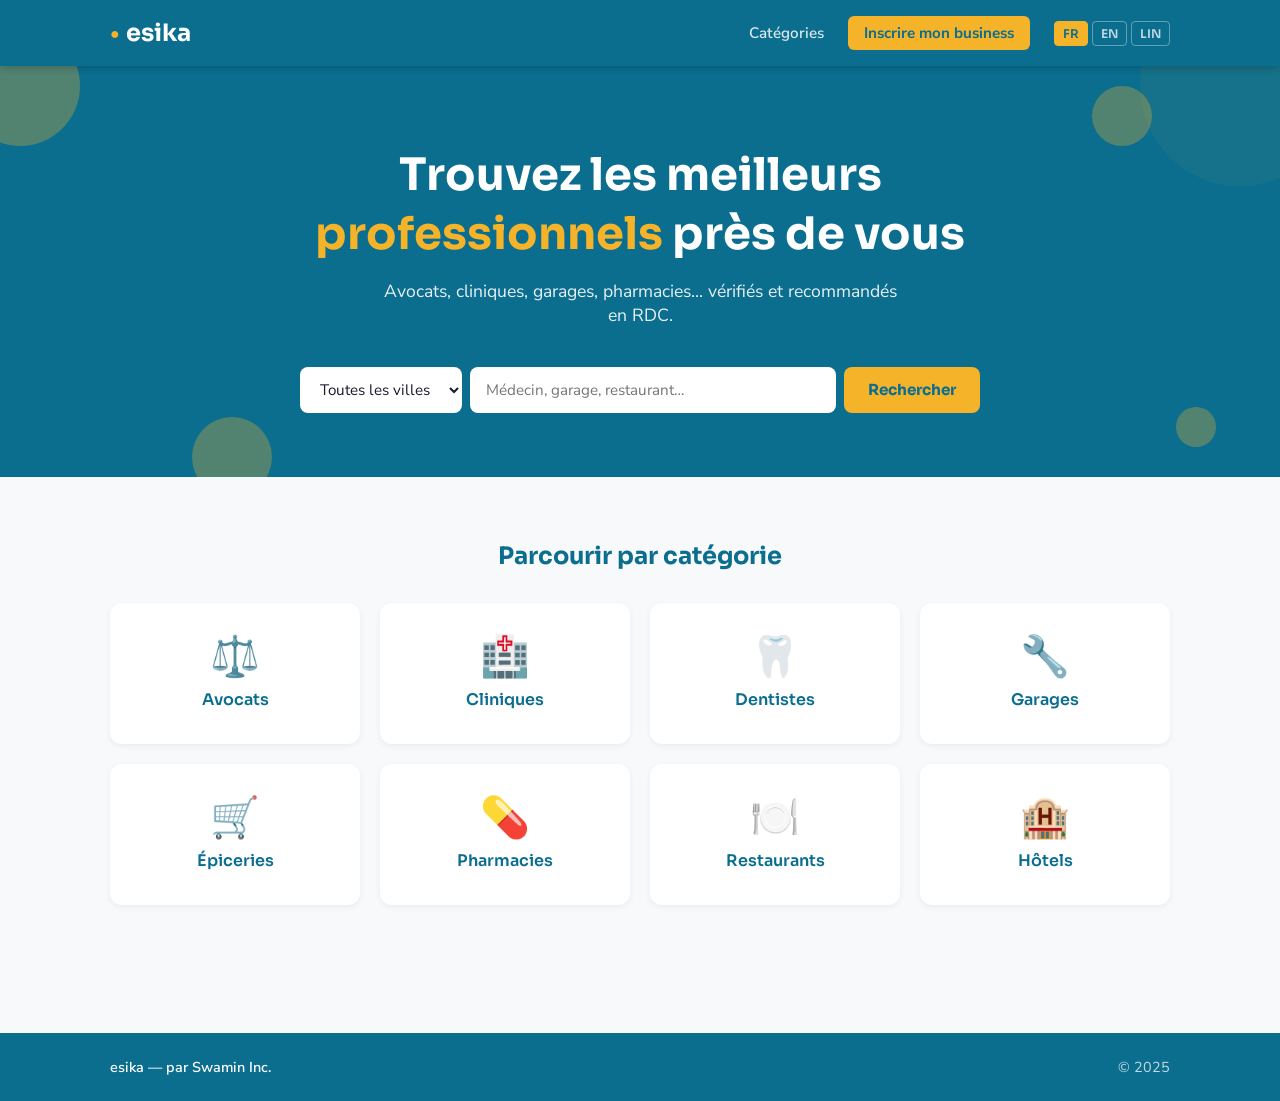
==== index.html @ ca901a96 "feat: trilinguisme FR/EN/Lingala + villes Mbuji-Mayi et Kananga" ====
<!DOCTYPE html>
<html lang="fr">
<head>
  <meta charset="UTF-8" />
  <meta name="viewport" content="width=device-width, initial-scale=1.0" />
  <title>Esika — Trouvez les meilleurs professionnels en RDC</title>
  <meta name="description" content="Esika : le répertoire de confiance pour trouver avocats, cliniques, dentistes, garages, pharmacies et plus en RDC." />
  <link rel="preconnect" href="https://fonts.googleapis.com" />
  <link rel="preconnect" href="https://fonts.gstatic.com" crossorigin />
  <link href="https://fonts.googleapis.com/css2?family=Sora:wght@400;600;700&family=Nunito+Sans:wght@400;600&display=swap" rel="stylesheet" />
  <link rel="stylesheet" href="style.css" />
</head>
<body>

  <!-- ===== EN-TÊTE ===== -->
  <header class="header">
    <div class="container header__inner">
      <a href="/" class="logo">
        <span class="logo__pin">&#9679;</span>
        <span class="logo__text">esika</span>
      </a>
      <nav class="nav">
        <a href="#categories" class="nav__link" data-i18n="navCategories">Catégories</a>
        <a href="#" class="nav__link nav__link--cta" data-i18n="navCta">Inscrire mon business</a>
        <!-- Sélecteur de langue -->
        <div class="lang-switcher" role="group" aria-label="Choisir la langue">
          <button class="lang-btn active" data-lang="fr">FR</button>
          <button class="lang-btn" data-lang="en">EN</button>
          <button class="lang-btn" data-lang="ln">LIN</button>
        </div>
      </nav>
    </div>
  </header>

  <!-- ===== HÉROS ===== -->
  <section class="hero">
    <!-- Points décoratifs façon constellation -->
    <div class="constellation" aria-hidden="true">
      <span class="dot dot--1"></span>
      <span class="dot dot--2"></span>
      <span class="dot dot--3"></span>
      <span class="dot dot--4"></span>
      <span class="dot dot--5"></span>
    </div>

    <div class="container hero__inner">
      <!-- data-i18n-html : ce titre contient du HTML interne (span coloré),
           donc on utilise innerHTML plutôt que textContent -->
      <h1 class="hero__title" data-i18n-html="heroTitle">
        Trouvez les meilleurs<br />
        <span class="hero__title--accent">professionnels</span> près de vous
      </h1>
      <p class="hero__subtitle" data-i18n="heroSubtitle">
        Avocats, cliniques, garages, pharmacies… vérifiés et recommandés en RDC.
      </p>

      <!-- Barre de recherche -->
      <form class="search" action="#" method="get">
        <select class="search__city" name="ville" aria-label="Choisir une ville">
          <option value="" data-i18n="searchCityDefault">Toutes les villes</option>
          <option value="kinshasa">Kinshasa</option>
          <option value="lubumbashi">Lubumbashi</option>
          <option value="goma">Goma</option>
          <option value="matadi">Matadi</option>
          <option value="kisangani">Kisangani</option>
          <option value="mbuji-mayi">Mbuji-Mayi</option>
          <option value="kananga">Kananga</option>
        </select>
        <input
          class="search__input"
          type="text"
          name="q"
          data-i18n-ph="searchPlaceholder"
          placeholder="Médecin, garage, restaurant…"
          aria-label="Rechercher un professionnel"
        />
        <button class="search__btn" type="submit" data-i18n="searchBtn">Rechercher</button>
      </form>
    </div>
  </section>

  <!-- ===== CATÉGORIES ===== -->
  <section id="categories" class="categories">
    <div class="container">
      <h2 class="section__title" data-i18n="sectionTitle">Parcourir par catégorie</h2>
      <div class="categories__grid">

        <a href="#" class="card">
          <span class="card__icon">⚖️</span>
          <span class="card__name" data-i18n="catLawyers">Avocats</span>
        </a>

        <a href="#" class="card">
          <span class="card__icon">🏥</span>
          <span class="card__name" data-i18n="catClinics">Cliniques</span>
        </a>

        <a href="#" class="card">
          <span class="card__icon">🦷</span>
          <span class="card__name" data-i18n="catDentists">Dentistes</span>
        </a>

        <a href="#" class="card">
          <span class="card__icon">🔧</span>
          <span class="card__name" data-i18n="catGarages">Garages</span>
        </a>

        <a href="#" class="card">
          <span class="card__icon">🛒</span>
          <span class="card__name" data-i18n="catGroceries">Épiceries</span>
        </a>

        <a href="#" class="card">
          <span class="card__icon">💊</span>
          <span class="card__name" data-i18n="catPharmacies">Pharmacies</span>
        </a>

        <a href="#" class="card">
          <span class="card__icon">🍽️</span>
          <span class="card__name" data-i18n="catRestaurants">Restaurants</span>
        </a>

        <a href="#" class="card">
          <span class="card__icon">🏨</span>
          <span class="card__name" data-i18n="catHotels">Hôtels</span>
        </a>

      </div>
    </div>
  </section>

  <!-- ===== PIED DE PAGE ===== -->
  <footer class="footer">
    <div class="container footer__inner">
      <span class="footer__brand" data-i18n="footerBrand">esika — par Swamin Inc.</span>
      <span class="footer__copy">&copy; 2025</span>
    </div>
  </footer>

  <script src="lang.js"></script>
</body>
</html>
---- style.css ----
/* =============================================
   ESIKA — Feuille de styles principale
   Couleurs : bleu profond #0b6e8f, jaune #f5b32a
   Polices   : Sora (titres), Nunito Sans (texte)
   ============================================= */

/* ----- REMISE À ZÉRO & BASE ----- */
*, *::before, *::after {
  box-sizing: border-box;
  margin: 0;
  padding: 0;
}

html {
  scroll-behavior: smooth;
}

body {
  font-family: 'Nunito Sans', sans-serif;
  font-size: 16px;
  color: #1a1a2e;
  background-color: #f8f9fa;
}

a {
  text-decoration: none;
  color: inherit;
}

/* ----- CONTENEUR CENTRÉ ----- */
.container {
  width: 100%;
  max-width: 1100px;
  margin: 0 auto;
  padding: 0 1.25rem;
}

/* ----- EN-TÊTE ----- */
.header {
  background-color: #0b6e8f;
  padding: 1rem 0;
  position: sticky;
  top: 0;
  z-index: 100;
  box-shadow: 0 2px 8px rgba(0, 0, 0, 0.2);
}

.header__inner {
  display: flex;
  align-items: center;
  justify-content: space-between;
}

.logo {
  display: flex;
  align-items: center;
  gap: 0.4rem;
  font-family: 'Sora', sans-serif;
  font-weight: 700;
  font-size: 1.5rem;
  color: #ffffff;
}

.logo__pin {
  color: #f5b32a;
  font-size: 1rem;
}

.nav {
  display: flex;
  align-items: center;
  gap: 1.5rem;
}

.nav__link {
  color: rgba(255, 255, 255, 0.85);
  font-weight: 600;
  font-size: 0.95rem;
  transition: color 0.2s;
}

.nav__link:hover {
  color: #f5b32a;
}

.nav__link--cta {
  background-color: #f5b32a;
  color: #0b6e8f;
  padding: 0.45rem 1rem;
  border-radius: 6px;
  font-weight: 700;
  transition: background-color 0.2s, color 0.2s;
}

.nav__link--cta:hover {
  background-color: #ffffff;
  color: #0b6e8f;
}

/* ----- SECTION HÉROS ----- */
.hero {
  background-color: #0b6e8f;
  color: #ffffff;
  padding: 5rem 0 4rem;
  position: relative;
  overflow: hidden;
}

.hero__inner {
  position: relative;
  z-index: 2;
  text-align: center;
}

.hero__title {
  font-family: 'Sora', sans-serif;
  font-size: clamp(1.8rem, 4vw, 2.8rem);
  font-weight: 700;
  line-height: 1.3;
  margin-bottom: 1rem;
}

.hero__title--accent {
  color: #f5b32a;
}

.hero__subtitle {
  font-size: 1.1rem;
  opacity: 0.9;
  margin-bottom: 2.5rem;
  max-width: 520px;
  margin-left: auto;
  margin-right: auto;
}

/* ----- BARRE DE RECHERCHE ----- */
.search {
  display: flex;
  flex-wrap: wrap;
  gap: 0.5rem;
  justify-content: center;
  max-width: 680px;
  margin: 0 auto;
}

.search__city {
  padding: 0.75rem 1rem;
  border: none;
  border-radius: 8px;
  font-family: 'Nunito Sans', sans-serif;
  font-size: 0.95rem;
  background-color: #ffffff;
  color: #1a1a2e;
  cursor: pointer;
  flex: 0 0 auto;
}

.search__input {
  flex: 1 1 220px;
  padding: 0.75rem 1rem;
  border: none;
  border-radius: 8px;
  font-family: 'Nunito Sans', sans-serif;
  font-size: 0.95rem;
  outline: none;
}

.search__input:focus {
  box-shadow: 0 0 0 3px rgba(245, 179, 42, 0.6);
}

.search__btn {
  padding: 0.75rem 1.5rem;
  background-color: #f5b32a;
  color: #0b6e8f;
  border: none;
  border-radius: 8px;
  font-family: 'Sora', sans-serif;
  font-weight: 700;
  font-size: 0.95rem;
  cursor: pointer;
  transition: background-color 0.2s;
}

.search__btn:hover {
  background-color: #ffc947;
}

/* ----- CONSTELLATION (décoration) ----- */
.constellation {
  position: absolute;
  inset: 0;
  pointer-events: none;
}

.dot {
  position: absolute;
  background-color: rgba(245, 179, 42, 0.3);
  border-radius: 50%;
}

.dot--1 { width: 120px; height: 120px; top: -40px;  left: -40px; }
.dot--2 { width:  60px; height:  60px; top:  20px;  right: 10%;  }
.dot--3 { width:  80px; height:  80px; bottom: -20px; left: 15%; }
.dot--4 { width:  40px; height:  40px; bottom: 30px;  right: 5%; }
.dot--5 { width: 200px; height: 200px; top: -80px;  right: -60px; opacity: 0.15; }

/* ----- SECTION CATÉGORIES ----- */
.categories {
  padding: 4rem 0;
}

.section__title {
  font-family: 'Sora', sans-serif;
  font-size: 1.5rem;
  font-weight: 700;
  color: #0b6e8f;
  margin-bottom: 2rem;
  text-align: center;
}

.categories__grid {
  display: grid;
  grid-template-columns: repeat(auto-fill, minmax(200px, 1fr));
  gap: 1.25rem;
}

/* ----- CARTE CATÉGORIE ----- */
.card {
  display: flex;
  flex-direction: column;
  align-items: center;
  gap: 0.75rem;
  background-color: #ffffff;
  border: 2px solid transparent;
  border-radius: 12px;
  padding: 2rem 1rem;
  text-align: center;
  cursor: pointer;
  transition: border-color 0.2s, transform 0.2s, box-shadow 0.2s;
  box-shadow: 0 2px 6px rgba(0, 0, 0, 0.06);
}

.card:hover {
  border-color: #f5b32a;
  transform: translateY(-4px);
  box-shadow: 0 8px 20px rgba(11, 110, 143, 0.12);
}

.card__icon {
  font-size: 2.5rem;
  line-height: 1;
}

.card__name {
  font-family: 'Sora', sans-serif;
  font-weight: 600;
  font-size: 1rem;
  color: #0b6e8f;
}

/* ----- PIED DE PAGE ----- */
.footer {
  background-color: #0b6e8f;
  color: rgba(255, 255, 255, 0.75);
  padding: 1.5rem 0;
  margin-top: 4rem;
}

.footer__inner {
  display: flex;
  align-items: center;
  justify-content: space-between;
  flex-wrap: wrap;
  gap: 0.5rem;
  font-size: 0.9rem;
}

.footer__brand {
  font-weight: 600;
  color: #ffffff;
}

/* ----- SÉLECTEUR DE LANGUE ----- */
.lang-switcher {
  display: flex;
  align-items: center;
  gap: 0.25rem;
}

.lang-btn {
  background: transparent;
  border: 1px solid rgba(255, 255, 255, 0.35);
  color: rgba(255, 255, 255, 0.75);
  border-radius: 4px;
  padding: 0.25rem 0.5rem;
  font-family: 'Sora', sans-serif;
  font-size: 0.75rem;
  font-weight: 600;
  cursor: pointer;
  transition: background-color 0.2s, color 0.2s, border-color 0.2s;
}

.lang-btn:hover {
  border-color: #f5b32a;
  color: #f5b32a;
}

.lang-btn.active {
  background-color: #f5b32a;
  border-color: #f5b32a;
  color: #0b6e8f;
}

/* ----- RESPONSIVE (mobile) ----- */
@media (max-width: 600px) {
  .nav__link:not(.nav__link--cta) {
    display: none;
  }

  .hero {
    padding: 3rem 0 2.5rem;
  }

  .categories__grid {
    grid-template-columns: repeat(2, 1fr);
  }
}
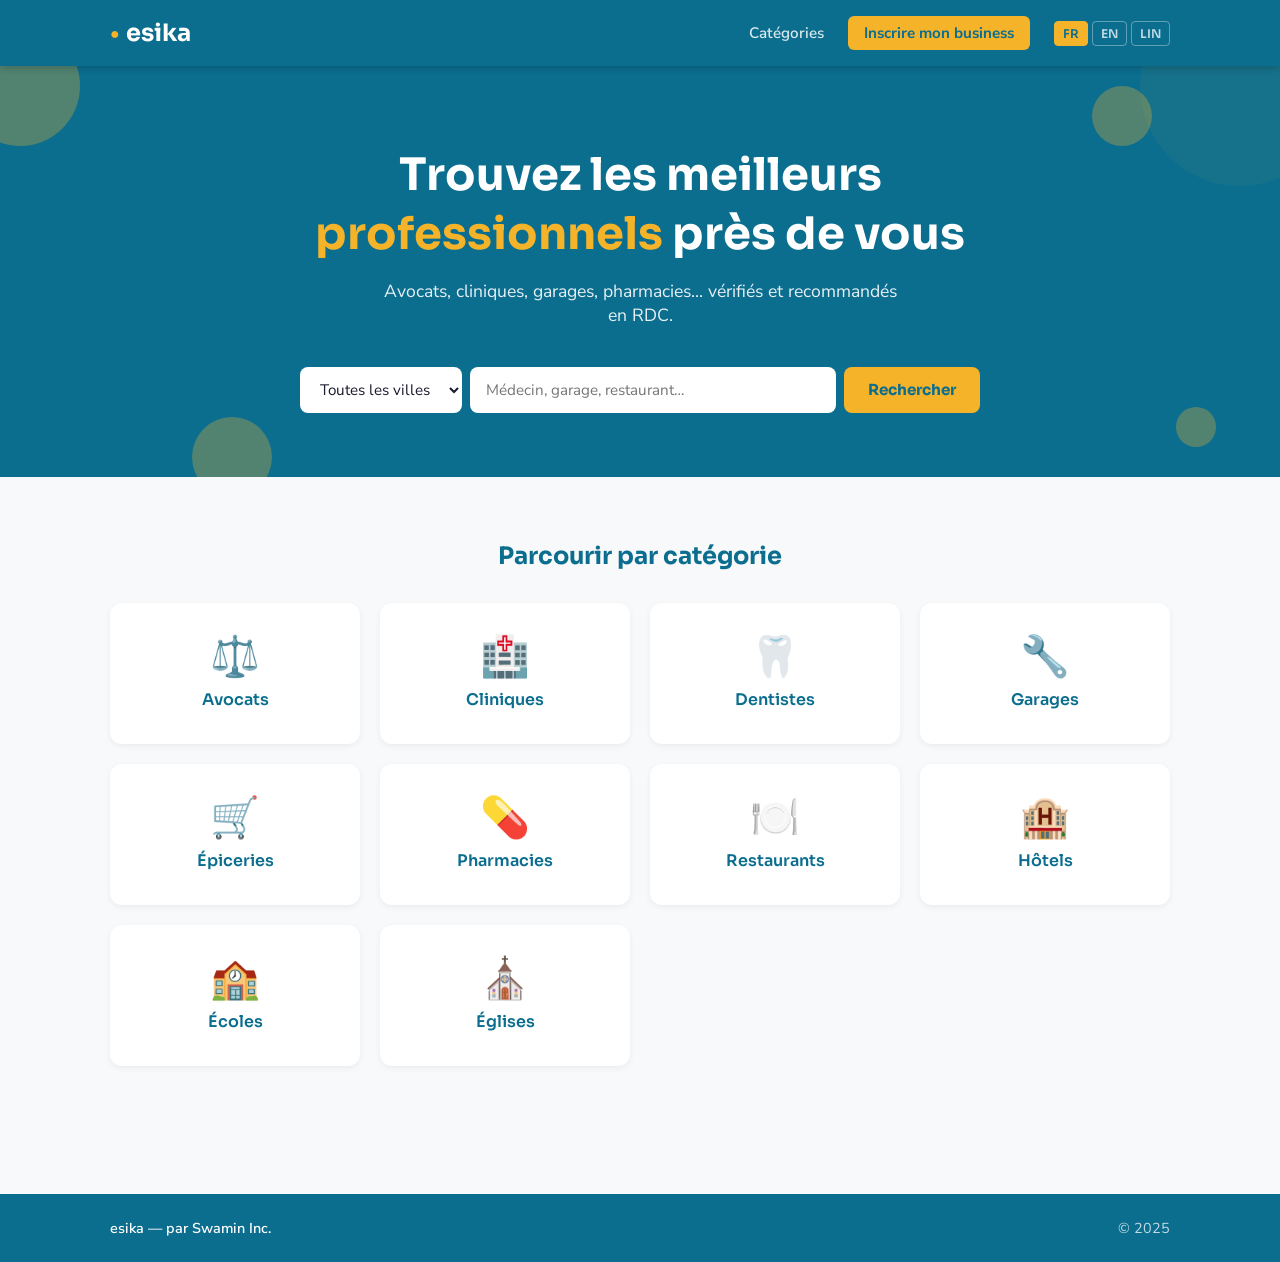
==== commit 9ed484f8: "fix(lingala): corrections vocabulaire + catégories Écoles et Églises" ====
--- a/index.html
+++ b/index.html
@@ -125,6 +125,16 @@
           <span class="card__name" data-i18n="catHotels">Hôtels</span>
         </a>
 
+        <a href="#" class="card">
+          <span class="card__icon">🏫</span>
+          <span class="card__name" data-i18n="catSchools">Écoles</span>
+        </a>
+
+        <a href="#" class="card">
+          <span class="card__icon">⛪</span>
+          <span class="card__name" data-i18n="catChurches">Églises</span>
+        </a>
+
       </div>
     </div>
   </section>
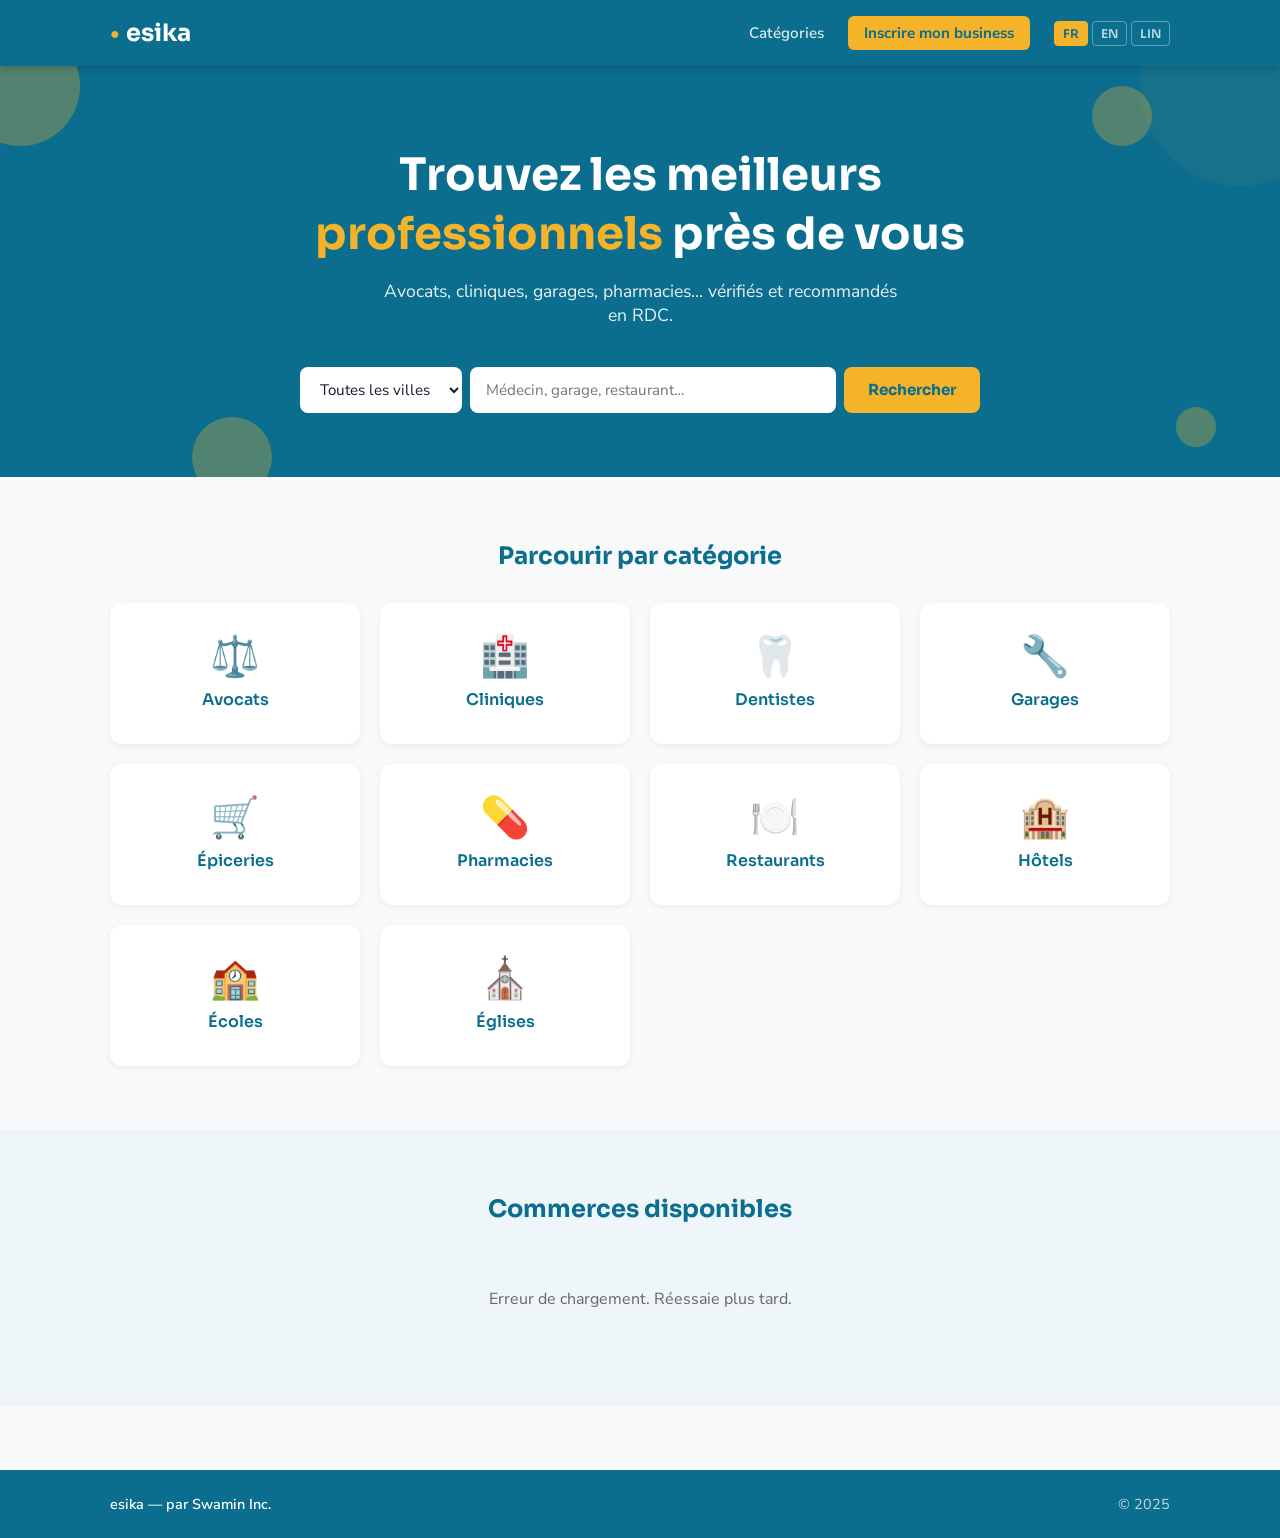
==== commit 030efdc1: "feat(phase-1): connexion Supabase, affichage des commerces depuis la base de données" ====
--- a/index.html
+++ b/index.html
@@ -139,6 +139,17 @@
     </div>
   </section>
 
+  <!-- ===== COMMERCES (chargés depuis Supabase) ===== -->
+  <section id="businesses" class="businesses">
+    <div class="container">
+      <h2 class="section__title" data-i18n="bizSectionTitle">Commerces disponibles</h2>
+      <!-- Les cartes sont insérées ici par app.js -->
+      <div id="businesses-list">
+        <p class="businesses__empty">Chargement…</p>
+      </div>
+    </div>
+  </section>
+
   <!-- ===== PIED DE PAGE ===== -->
   <footer class="footer">
     <div class="container footer__inner">
@@ -148,5 +159,6 @@
   </footer>
 
   <script src="lang.js"></script>
+  <script src="app.js"></script>
 </body>
 </html>
--- a/style.css
+++ b/style.css
@@ -281,6 +281,83 @@
   color: #ffffff;
 }
 
+/* ----- SECTION COMMERCES ----- */
+.businesses {
+  padding: 4rem 0;
+  background-color: #eef6f9;
+}
+
+.businesses__empty {
+  text-align: center;
+  color: #666;
+  padding: 2rem 0;
+}
+
+/* ----- CARTE COMMERCE ----- */
+.biz-card {
+  background-color: #ffffff;
+  border-radius: 12px;
+  padding: 1.5rem;
+  margin-bottom: 1rem;
+  box-shadow: 0 2px 6px rgba(0,0,0,0.06);
+  border-left: 4px solid #0b6e8f;
+}
+
+.biz-card__header {
+  display: flex;
+  align-items: center;
+  justify-content: space-between;
+  margin-bottom: 0.5rem;
+}
+
+.biz-card__name {
+  font-family: 'Sora', sans-serif;
+  font-size: 1.1rem;
+  color: #0b6e8f;
+}
+
+.biz-card__plan {
+  font-size: 0.75rem;
+  font-weight: 700;
+  padding: 0.2rem 0.6rem;
+  border-radius: 20px;
+}
+
+.biz-card__plan--base    { background-color: #e0e0e0; color: #444; }
+.biz-card__plan--pro     { background-color: #fff3cd; color: #856404; }
+.biz-card__plan--premium { background-color: #f5b32a; color: #0b6e8f; }
+
+.biz-card__desc {
+  color: #555;
+  font-size: 0.95rem;
+  margin-bottom: 1rem;
+}
+
+.biz-card__footer {
+  display: flex;
+  align-items: center;
+  justify-content: space-between;
+}
+
+.biz-card__city {
+  font-size: 0.9rem;
+  color: #777;
+  text-transform: capitalize;
+}
+
+.biz-card__phone {
+  background-color: #25D366;
+  color: #ffffff;
+  padding: 0.3rem 0.8rem;
+  border-radius: 6px;
+  font-size: 0.85rem;
+  font-weight: 600;
+}
+
+.biz-card__phone:hover {
+  background-color: #1ebe5d;
+}
+
 /* ----- SÉLECTEUR DE LANGUE ----- */
 .lang-switcher {
   display: flex;
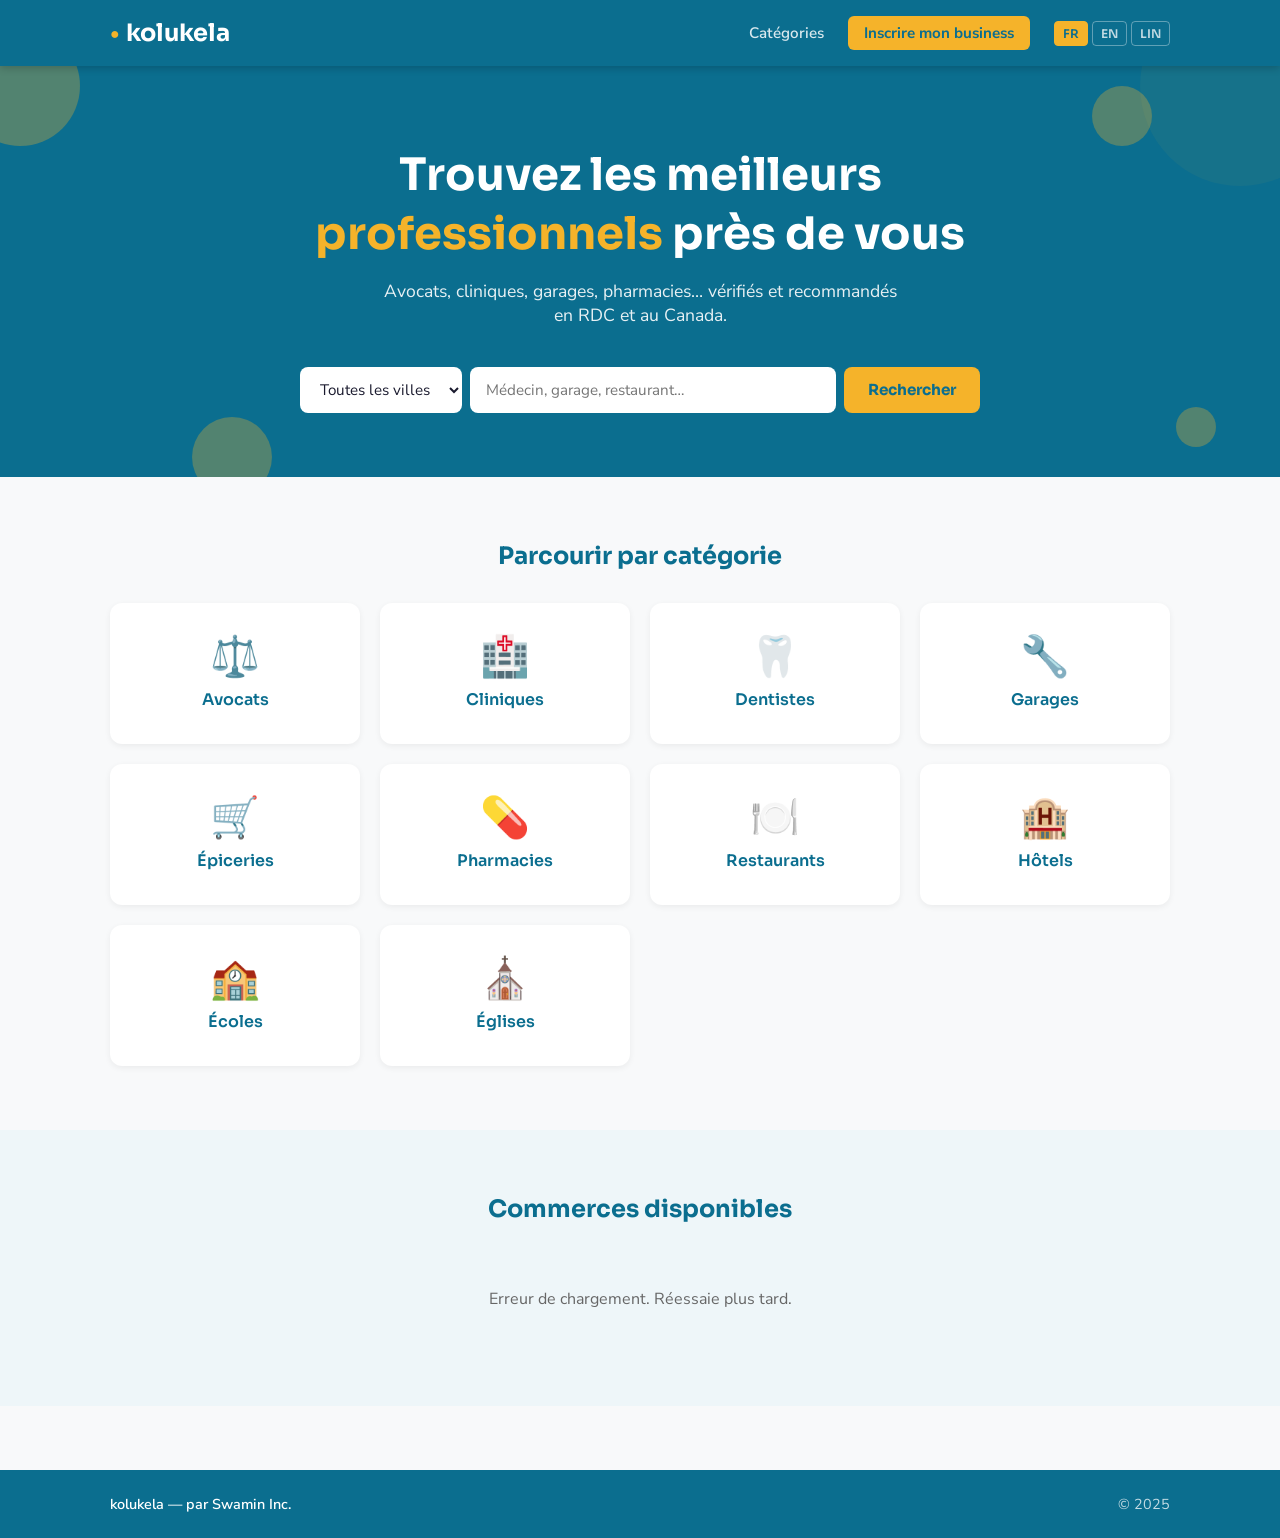
==== commit 7f0eb08e: "feat(rebranding): Esika devient Kolukela Nouveau nom de marque sur toutes les pages et traductions. " ====
--- a/index.html
+++ b/index.html
@@ -3,8 +3,8 @@
 <head>
   <meta charset="UTF-8" />
   <meta name="viewport" content="width=device-width, initial-scale=1.0" />
-  <title>Esika — Trouvez les meilleurs professionnels en RDC</title>
-  <meta name="description" content="Esika : le répertoire de confiance pour trouver avocats, cliniques, dentistes, garages, pharmacies et plus en RDC." />
+  <title>Kolukela — Trouvez les meilleurs professionnels en RDC et au Canada</title>
+  <meta name="description" content="Kolukela : le répertoire de confiance pour trouver avocats, cliniques, dentistes, garages, pharmacies et plus en RDC et au Canada." />
   <link rel="preconnect" href="https://fonts.googleapis.com" />
   <link rel="preconnect" href="https://fonts.gstatic.com" crossorigin />
   <link href="https://fonts.googleapis.com/css2?family=Sora:wght@400;600;700&family=Nunito+Sans:wght@400;600&display=swap" rel="stylesheet" />
@@ -17,11 +17,11 @@
     <div class="container header__inner">
       <a href="/" class="logo">
         <span class="logo__pin">&#9679;</span>
-        <span class="logo__text">esika</span>
+        <span class="logo__text">kolukela</span>
       </a>
       <nav class="nav">
         <a href="#categories" class="nav__link" data-i18n="navCategories">Catégories</a>
-        <a href="#" class="nav__link nav__link--cta" data-i18n="navCta">Inscrire mon business</a>
+        <a href="register.html" class="nav__link nav__link--cta" data-i18n="navCta">Inscrire mon business</a>
         <!-- Sélecteur de langue -->
         <div class="lang-switcher" role="group" aria-label="Choisir la langue">
           <button class="lang-btn active" data-lang="fr">FR</button>
@@ -56,18 +56,29 @@
 
       <!-- Barre de recherche -->
       <form class="search" action="#" method="get">
-        <select class="search__city" name="ville" aria-label="Choisir une ville">
+        <select class="search__city" id="search-city" name="ville" aria-label="Choisir une ville">
           <option value="" data-i18n="searchCityDefault">Toutes les villes</option>
-          <option value="kinshasa">Kinshasa</option>
-          <option value="lubumbashi">Lubumbashi</option>
-          <option value="goma">Goma</option>
-          <option value="matadi">Matadi</option>
-          <option value="kisangani">Kisangani</option>
-          <option value="mbuji-mayi">Mbuji-Mayi</option>
-          <option value="kananga">Kananga</option>
+          <optgroup label="🇨🇩 RDC">
+            <option value="kinshasa">Kinshasa</option>
+            <option value="lubumbashi">Lubumbashi</option>
+            <option value="goma">Goma</option>
+            <option value="matadi">Matadi</option>
+            <option value="kisangani">Kisangani</option>
+            <option value="mbuji-mayi">Mbuji-Mayi</option>
+            <option value="kananga">Kananga</option>
+          </optgroup>
+          <optgroup label="🇨🇦 Canada">
+            <option value="edmonton">Edmonton</option>
+            <option value="calgary">Calgary</option>
+            <option value="toronto">Toronto</option>
+            <option value="montreal">Montréal</option>
+            <option value="ottawa">Ottawa</option>
+            <option value="vancouver">Vancouver</option>
+          </optgroup>
         </select>
         <input
           class="search__input"
+          id="search-input"
           type="text"
           name="q"
           data-i18n-ph="searchPlaceholder"
@@ -85,52 +96,52 @@
       <h2 class="section__title" data-i18n="sectionTitle">Parcourir par catégorie</h2>
       <div class="categories__grid">
 
-        <a href="#" class="card">
+        <a href="#businesses" class="card" data-category="avocats">
           <span class="card__icon">⚖️</span>
           <span class="card__name" data-i18n="catLawyers">Avocats</span>
         </a>
 
-        <a href="#" class="card">
+        <a href="#businesses" class="card" data-category="cliniques">
           <span class="card__icon">🏥</span>
           <span class="card__name" data-i18n="catClinics">Cliniques</span>
         </a>
 
-        <a href="#" class="card">
+        <a href="#businesses" class="card" data-category="dentistes">
           <span class="card__icon">🦷</span>
           <span class="card__name" data-i18n="catDentists">Dentistes</span>
         </a>
 
-        <a href="#" class="card">
+        <a href="#businesses" class="card" data-category="garages">
           <span class="card__icon">🔧</span>
           <span class="card__name" data-i18n="catGarages">Garages</span>
         </a>
 
-        <a href="#" class="card">
+        <a href="#businesses" class="card" data-category="epiceries">
           <span class="card__icon">🛒</span>
           <span class="card__name" data-i18n="catGroceries">Épiceries</span>
         </a>
 
-        <a href="#" class="card">
+        <a href="#businesses" class="card" data-category="pharmacies">
           <span class="card__icon">💊</span>
           <span class="card__name" data-i18n="catPharmacies">Pharmacies</span>
         </a>
 
-        <a href="#" class="card">
+        <a href="#businesses" class="card" data-category="restaurants">
           <span class="card__icon">🍽️</span>
           <span class="card__name" data-i18n="catRestaurants">Restaurants</span>
         </a>
 
-        <a href="#" class="card">
+        <a href="#businesses" class="card" data-category="hotels">
           <span class="card__icon">🏨</span>
           <span class="card__name" data-i18n="catHotels">Hôtels</span>
         </a>
 
-        <a href="#" class="card">
+        <a href="#businesses" class="card" data-category="ecoles">
           <span class="card__icon">🏫</span>
           <span class="card__name" data-i18n="catSchools">Écoles</span>
         </a>
 
-        <a href="#" class="card">
+        <a href="#businesses" class="card" data-category="eglises">
           <span class="card__icon">⛪</span>
           <span class="card__name" data-i18n="catChurches">Églises</span>
         </a>
@@ -143,6 +154,14 @@
   <section id="businesses" class="businesses">
     <div class="container">
       <h2 class="section__title" data-i18n="bizSectionTitle">Commerces disponibles</h2>
+
+      <!-- Barre de filtre actif, cachée par défaut. app.js l'affiche
+           dès qu'une recherche, une ville ou une catégorie est sélectionnée. -->
+      <div id="filter-status" class="filter-status hidden">
+        <span id="filter-status-text"></span>
+        <button id="btn-clear-filter" type="button">✕ Effacer le filtre</button>
+      </div>
+
       <!-- Les cartes sont insérées ici par app.js -->
       <div id="businesses-list">
         <p class="businesses__empty">Chargement…</p>
--- a/style.css
+++ b/style.css
@@ -293,6 +293,37 @@
   padding: 2rem 0;
 }
 
+/* ----- BARRE DE FILTRE ACTIF ----- */
+.filter-status {
+  display: flex;
+  align-items: center;
+  gap: 0.75rem;
+  margin-bottom: 1.5rem;
+  font-size: 0.9rem;
+  color: #555;
+}
+
+.filter-status button {
+  background: none;
+  border: 1px solid #ccc;
+  border-radius: 6px;
+  padding: 0.25rem 0.7rem;
+  font-family: 'Nunito Sans', sans-serif;
+  font-size: 0.85rem;
+  color: #0b6e8f;
+  cursor: pointer;
+  transition: background-color 0.2s;
+}
+
+.filter-status button:hover {
+  background-color: #ffffff;
+}
+
+/* ----- UTILITAIRE : cache un élément complètement ----- */
+.hidden {
+  display: none !important;
+}
+
 /* ----- CARTE COMMERCE ----- */
 .biz-card {
   background-color: #ffffff;
